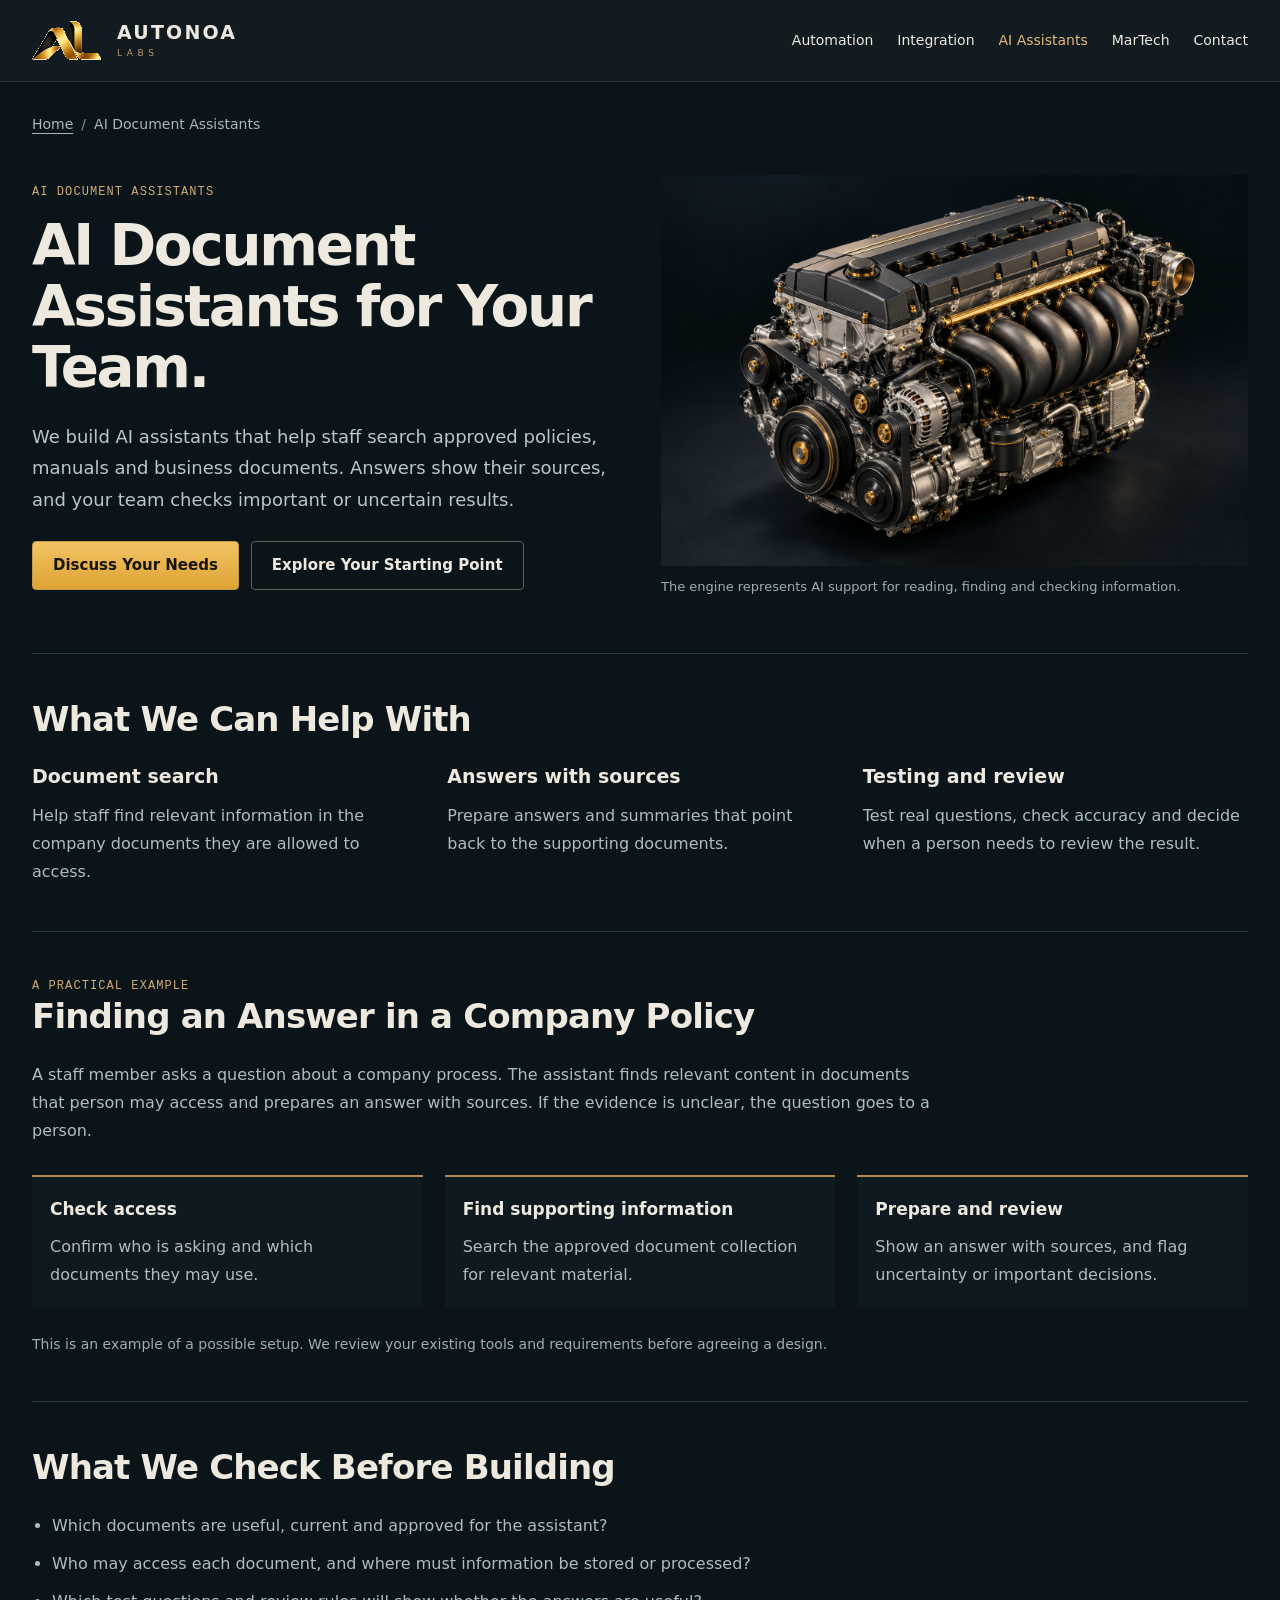
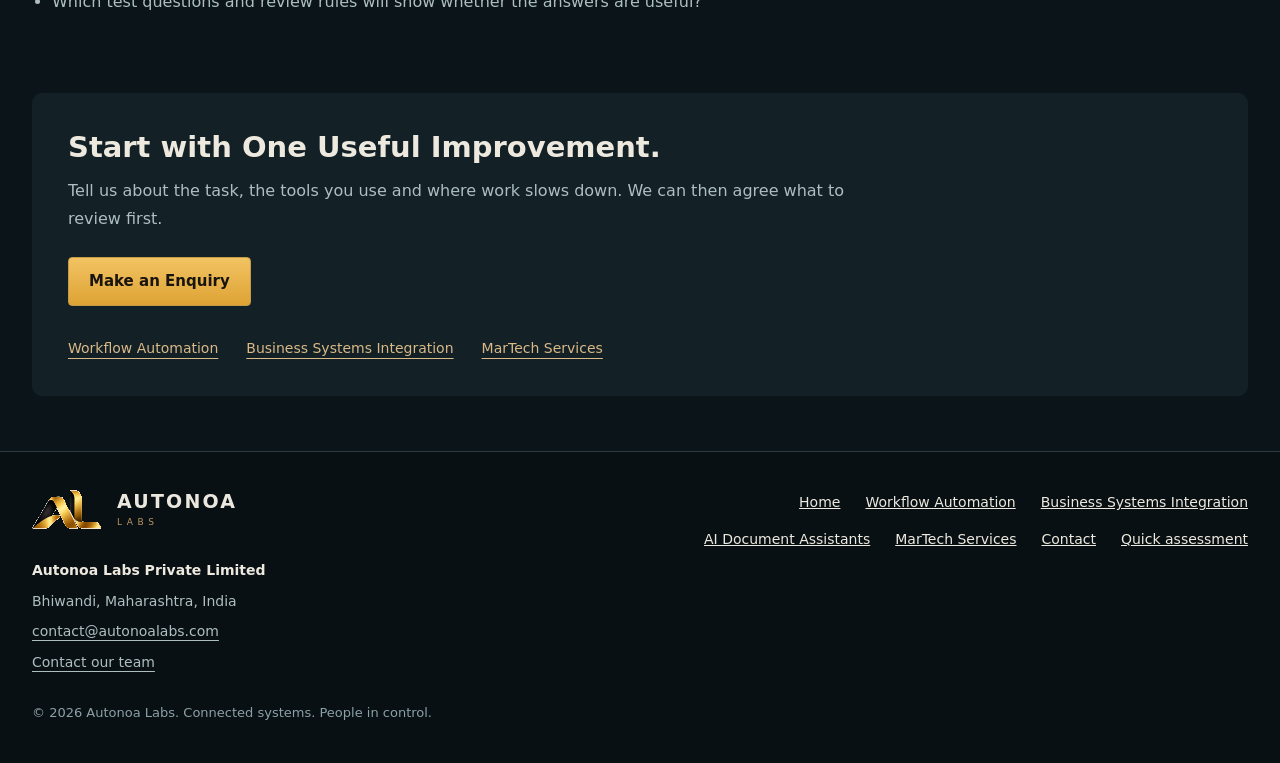
==== ai-document-assistants.html @ d1a11376 "Publish MarTech services and improve search and enquiry pages" ====
<!doctype html><html lang="en"><head><meta charset="utf-8"><meta name="viewport" content="width=device-width, initial-scale=1"><meta name="theme-color" content="#0b1418"><title>AI Document Assistants for Business | Autonoa Labs</title><meta name="description" content="Help staff find answers in approved company documents. Autonoa Labs builds AI document assistants with access checks, source references and human review.">
  <link rel="canonical" href="https://www.autonoalabs.com/ai-document-assistants.html">
  <meta property="og:type" content="website"><meta property="og:site_name" content="Autonoa Labs">
  <meta property="og:title" content="AI Document Assistants for Business | Autonoa Labs"><meta property="og:description" content="Help staff find answers in approved company documents. Autonoa Labs builds AI document assistants with access checks, source references and human review."><meta property="og:url" content="https://www.autonoalabs.com/ai-document-assistants.html">
  <meta property="og:image" content="https://www.autonoalabs.com/assets/brand/source-logo.png"><meta property="og:image:alt" content="Autonoa Labs gold ribbon logo">
  <meta name="twitter:card" content="summary"><meta name="twitter:title" content="AI Document Assistants for Business | Autonoa Labs"><meta name="twitter:description" content="Help staff find answers in approved company documents. Autonoa Labs builds AI document assistants with access checks, source references and human review.">
  <script type="application/ld+json">{"@context": "https://schema.org", "@graph": [{"@type": "Organization", "@id": "https://www.autonoalabs.com/#organization", "name": "Autonoa Labs", "legalName": "Autonoa Labs Private Limited", "url": "https://www.autonoalabs.com/", "logo": "https://www.autonoalabs.com/assets/brand/source-logo.png", "email": "contact@autonoalabs.com", "address": {"@type": "PostalAddress", "addressLocality": "Bhiwandi", "addressRegion": "Maharashtra", "addressCountry": "IN"}, "contactPoint": {"@type": "ContactPoint", "contactType": "sales", "email": "contact@autonoalabs.com", "url": "https://www.autonoalabs.com/contact.html"}}, {"@type": "WebSite", "@id": "https://www.autonoalabs.com/#website", "url": "https://www.autonoalabs.com/", "name": "Autonoa Labs", "publisher": {"@id": "https://www.autonoalabs.com/#organization"}}, {"@type": "WebPage", "@id": "https://www.autonoalabs.com/ai-document-assistants.html#page", "url": "https://www.autonoalabs.com/ai-document-assistants.html", "name": "AI Document Assistants for Business | Autonoa Labs", "description": "Help staff find answers in approved company documents. Autonoa Labs builds AI document assistants with access checks, source references and human review.", "isPartOf": {"@id": "https://www.autonoalabs.com/#website"}, "about": {"@id": "https://www.autonoalabs.com/#organization"}}, {"@type": "Service", "@id": "https://www.autonoalabs.com/ai-document-assistants.html#service", "name": "AI Document Assistants", "description": "Help staff find answers in approved company documents. Autonoa Labs builds AI document assistants with access checks, source references and human review.", "url": "https://www.autonoalabs.com/ai-document-assistants.html", "provider": {"@id": "https://www.autonoalabs.com/#organization"}}, {"@type": "BreadcrumbList", "itemListElement": [{"@type": "ListItem", "position": 1, "name": "Home", "item": "https://www.autonoalabs.com/"}, {"@type": "ListItem", "position": 2, "name": "AI Document Assistants", "item": "https://www.autonoalabs.com/ai-document-assistants.html"}]}]}</script>
  <link rel="stylesheet" href="assets/service-pages.css?v=20261123-contact1"></head><body><a class="skip-link" href="#main">Skip to content</a><header class="topbar"><div class="inner wrap"><a class="brand" href="index.html" aria-label="Autonoa Labs home"><img class="brand-mark" src="assets/brand/autonoa-ribbon.svg" width="1078" height="604" alt=""><span class="brand-copy"><span class="brand-name">AUTONOA</span><span class="brand-labs">LABS</span></span></a><nav class="nav" id="main-navigation" aria-label="Main navigation"><a href="workflow-automation.html">Automation</a><a href="business-systems-integration.html">Integration</a><a href="ai-document-assistants.html" aria-current="page">AI Assistants</a><a href="martech-services.html">MarTech</a><a href="contact.html">Contact</a></nav><button class="hamb" type="button" aria-label="Open navigation" aria-expanded="false" aria-controls="main-navigation">☰</button></div></header><main id="main" class="wrap"><p class="breadcrumb"><a href="index.html">Home</a><span>/</span>AI Document Assistants</p><section class="page-hero"><div><div class="eyebrow">AI Document Assistants</div><h1>AI Document Assistants for Your Team.</h1><p>We build AI assistants that help staff search approved policies, manuals and business documents. Answers show their sources, and your team checks important or uncertain results.</p><div class="hero-actions"><a class="btn primary" href="contact.html?service=ai">Discuss Your Needs</a><a class="btn" href="index.html#diagnostic">Explore Your Starting Point</a></div></div><figure class="hero-image"><img src="assets/car-components/engine-v2.png" width="1536" height="1024" alt="The engine represents AI support for reading, finding and checking information." fetchpriority="high"><figcaption>The engine represents AI support for reading, finding and checking information.</figcaption></figure></section><section class="service-section"><h2>What We Can Help With</h2><div class="service-scope"><article><h3>Document search</h3><p>Help staff find relevant information in the company documents they are allowed to access.</p></article><article><h3>Answers with sources</h3><p>Prepare answers and summaries that point back to the supporting documents.</p></article><article><h3>Testing and review</h3><p>Test real questions, check accuracy and decide when a person needs to review the result.</p></article></div></section><section class="service-section"><div class="eyebrow">A PRACTICAL EXAMPLE</div><h2>Finding an Answer in a Company Policy</h2><p class="example-intro">A staff member asks a question about a company process. The assistant finds relevant content in documents that person may access and prepares an answer with sources. If the evidence is unclear, the question goes to a person.</p><ol class="service-flow"><li><strong>Check access</strong><span>Confirm who is asking and which documents they may use.</span></li><li><strong>Find supporting information</strong><span>Search the approved document collection for relevant material.</span></li><li><strong>Prepare and review</strong><span>Show an answer with sources, and flag uncertainty or important decisions.</span></li></ol><p class="service-note">This is an example of a possible setup. We review your existing tools and requirements before agreeing a design.</p></section><section class="service-section"><h2>What We Check Before Building</h2><ul class="service-checks"><li>Which documents are useful, current and approved for the assistant?</li><li>Who may access each document, and where must information be stored or processed?</li><li>Which test questions and review rules will show whether the answers are useful?</li></ul></section><section class="page-close"><h2>Start with One Useful Improvement.</h2><p>Tell us about the task, the tools you use and where work slows down. We can then agree what to review first.</p><a class="btn primary" href="contact.html?service=ai">Make an Enquiry</a><nav class="related-services" aria-label="Other services"><a href="workflow-automation.html">Workflow Automation</a><a href="business-systems-integration.html">Business Systems Integration</a><a href="martech-services.html">MarTech Services</a></nav></section></main><footer class="site-footer"><div class="wrap"><div class="footer-layout"><div><a class="brand" href="index.html" aria-label="Autonoa Labs home"><img class="brand-mark" src="assets/brand/autonoa-ribbon.svg" width="1078" height="604" alt=""><span class="brand-copy"><span class="brand-name">AUTONOA</span><span class="brand-labs">LABS</span></span></a><address class="business-identity"><strong>Autonoa Labs Private Limited</strong><span>Bhiwandi, Maharashtra, India</span><a href="mailto:contact@autonoalabs.com">contact@autonoalabs.com</a><a href="contact.html">Contact our team</a></address></div><nav class="footer-links" aria-label="Footer navigation"><a href="index.html">Home</a><a href="workflow-automation.html">Workflow Automation</a><a href="business-systems-integration.html">Business Systems Integration</a><a href="ai-document-assistants.html">AI Document Assistants</a><a href="martech-services.html">MarTech Services</a><a href="contact.html">Contact</a><a href="index.html#diagnostic">Quick assessment</a></nav></div><p class="copyright">© 2026 Autonoa Labs. Connected systems. People in control.</p></div></footer><script src="assets/site-navigation.js?v=20261123-contact1" defer></script></body></html>
---- assets/service-pages.css ----
:root{color-scheme:dark;--bg:#0b1418;--panel:#111d22;--ink:#eee9df;--muted:#adbec1;--line:#34443f;--bronze:#d1ab75}*{box-sizing:border-box}html{scroll-behavior:smooth;scroll-padding-top:100px}body{margin:0;background:var(--bg);color:var(--ink);font:16px/1.75 Inter,system-ui,-apple-system,"Segoe UI",sans-serif}a{color:inherit}button,input,select,textarea{font:inherit}button,a,input,select,textarea{outline-offset:5px}a:focus-visible,button:focus-visible{outline:2px solid var(--bronze)}img{display:block;max-width:100%}[hidden]{display:none!important}.wrap{width:min(1240px,calc(100% - 64px));margin-inline:auto}.topbar{height:82px;position:sticky;top:0;z-index:20;background:#121b1f;border-bottom:1px solid #293237}.topbar .inner{height:100%;display:flex;align-items:center;gap:30px;justify-content:space-between}.brand{display:inline-flex;align-items:center;gap:15px;text-decoration:none;line-height:1;white-space:nowrap}.brand-mark{width:70px;height:auto;filter:none;mix-blend-mode:normal}.brand-copy{display:flex;flex-direction:column;gap:7px}.brand-name{font-size:19px;letter-spacing:.115em;font-weight:650;color:#ece7de}.brand-labs{font-size:9px;letter-spacing:.51em;color:#bb9564}.nav{display:flex;gap:24px;align-items:center;font-size:14px}.nav a{text-decoration:none}.nav a[aria-current=page],.nav a:hover{color:#e3bb7e}.hamb{display:none;background:none;border:0;color:var(--ink);font-size:26px;padding:9px;cursor:pointer}.btn{display:inline-flex;align-items:center;justify-content:center;padding:12px 20px;border:1px solid #576457;border-radius:4px;font-weight:600;font-size:15px;text-decoration:none;line-height:1.5;cursor:pointer;color:var(--ink);background:transparent}.btn.primary{background:linear-gradient(#f2c363,#dea334);color:#18140e;border-color:#c59a49}.btn:hover{border-color:#e0b574}.eyebrow{font:12px/1.6 Consolas,monospace;letter-spacing:.09em;text-transform:uppercase;color:var(--bronze)}.breadcrumb{margin:30px 0 0;color:#a7b9bc;font-size:14px}.breadcrumb a{text-underline-offset:4px}.breadcrumb span{padding-inline:8px;color:#7e9699}.page-hero{display:grid;grid-template-columns:minmax(0,1fr) minmax(0,1fr);gap:42px;align-items:center;padding-block:38px 54px}.page-hero h1,.contact-heading h1{font-size:clamp(36px,4.4vw,57px);line-height:1.08;letter-spacing:-.04em;margin:14px 0 22px}.page-hero p{color:#b8c7c9;max-width:630px;margin:0 0 26px;font-size:18px;line-height:1.75}.hero-image{margin:0;background:#0b1418}.hero-image img{width:100%;height:auto;object-fit:contain;aspect-ratio:3/2}.hero-image figcaption{font-size:13px;color:#9bb0b5;margin-top:10px}.hero-actions{display:flex;flex-wrap:wrap;gap:12px}.service-section{padding-block:45px;border-top:1px solid #293c3c}.service-section h2,.contact-form h2{font-size:clamp(25px,3vw,34px);line-height:1.2;letter-spacing:-.025em;margin:0 0 24px}.service-scope{display:grid;grid-template-columns:repeat(3,minmax(0,1fr));gap:30px}.service-scope article h3{font-size:19px;line-height:1.4;margin:0 0 12px}.service-scope p,.example-intro{color:var(--muted);margin:0}.example-intro{max-width:900px}.service-flow{list-style:none;padding:0;margin:30px 0 0;display:grid;grid-template-columns:repeat(3,minmax(0,1fr));gap:22px}.service-flow li{border-top:2px solid #b08a54;padding:18px;background:#0e1a1f;min-width:0}.service-flow strong{display:block;font-size:17px;margin-bottom:8px}.service-flow span{color:var(--muted);display:block}.service-note{font-size:14px;color:#9bb0b4;margin:25px 0 0}.service-checks{padding-left:20px;color:var(--muted);max-width:880px}.service-checks li{margin:10px 0}.page-close{padding:36px;margin:16px 0 55px;background:#132025;border-radius:10px}.page-close h2{margin:0 0 12px;font-size:29px;line-height:1.25}.page-close p{margin:0 0 24px;color:var(--muted);max-width:800px}.related-services{display:flex;flex-wrap:wrap;gap:16px 28px;margin-top:30px;font-size:14px}.related-services a{text-underline-offset:5px;color:#d9b987}.site-footer{padding-block:38px;background:#081014;border-top:1px solid #2d3c3c}.footer-layout{display:grid;grid-template-columns:1.1fr 1fr;gap:40px;align-items:start}.business-identity{font-style:normal;margin-top:20px;color:var(--muted);font-size:14px;display:grid;gap:6px}.business-identity strong{font-weight:600;color:var(--ink)}.business-identity a{overflow-wrap:anywhere;text-underline-offset:4px}.footer-links{display:flex;flex-wrap:wrap;gap:12px 25px;justify-content:flex-end;font-size:14px}.copyright{font-size:13px;color:#8ba1a6;margin:28px 0 0}.journey-summary{padding:28px;background:#101e23;border:1px solid #35443d;border-radius:12px}.journey-summary h2{font-size:24px;line-height:1.3;margin:10px 0 24px}.journey-summary ol{list-style:none;padding:0;margin:0;display:grid;gap:23px}.journey-summary li{padding-left:20px;border-left:1px solid #b18a56}.journey-summary strong{display:block}.journey-summary span{color:var(--muted);display:block;margin-top:5px}.contact-heading{padding:40px 0 12px}.contact-heading p{color:var(--muted);font-size:18px;max-width:770px}.contact-layout{display:grid;grid-template-columns:minmax(250px,.7fr) minmax(0,1.3fr);gap:45px;align-items:start;padding:20px 0 60px}.contact-details{padding:26px 0}.contact-details h2{font-size:24px;line-height:1.35;margin:0 0 15px}.contact-details p{color:var(--muted);margin:0 0 20px}.contact-details .email-link{font-size:19px;text-underline-offset:5px;color:#e7bd7a;overflow-wrap:anywhere}.contact-details address{font-style:normal;margin:25px 0 0;color:var(--muted)}.contact-details address strong{color:var(--ink)}.contact-form{padding:30px;background:#111e24;border:1px solid #36463f;border-radius:10px}.contact-form>p{color:var(--muted);margin:0 0 22px}.form-row{display:grid;grid-template-columns:1fr 1fr;gap:18px}.contact-field{display:block;margin-bottom:19px}.contact-field>span{display:block;font-size:14px;font-weight:600;margin-bottom:8px}.contact-field small{font-size:13px;font-weight:400;color:#9bb0b5}.contact-field input,.contact-field select,.contact-field textarea{display:block;width:100%;background:#0b151a;color:#edf0e9;border:1px solid #536158;border-radius:4px;padding:11px 12px;min-width:0;line-height:1.5}.contact-field select{appearance:none;padding-right:40px;background-image:url("data:image/svg+xml,%3Csvg xmlns='http://www.w3.org/2000/svg' width='16' height='16' viewBox='0 0 16 16'%3E%3Cpath d='m4 6 4 4 4-4' fill='none' stroke='%23c2b18e' stroke-width='1.5'/%3E%3C/svg%3E");background-repeat:no-repeat;background-position:right 14px center}.contact-field textarea{resize:vertical;min-height:150px}.form-help{font-size:14px;color:#a8bbbe;line-height:1.65}.email-draft{margin-top:25px;padding-top:25px;border-top:1px solid #3c4c44}.email-draft h3{margin:0 0 12px;font-size:21px}.draft-actions{display:flex;flex-wrap:wrap;gap:12px;margin-bottom:20px}.draft-status{font-size:14px;color:#e6c48f}.draft-preview{width:100%;min-height:230px;padding:14px;background:#0b151a;color:#dce6df;border:1px solid #536158;border-radius:5px;font:14px/1.65 system-ui;resize:vertical}.noscript-contact{padding:22px;border:1px solid #786440;border-radius:6px}.contact-optional{margin-top:25px;font-size:14px;color:var(--muted)}.contact-optional a{text-underline-offset:4px}.skip-link{position:absolute;left:20px;top:-100px;z-index:50;background:#efd09b;color:#151b19;padding:10px}.skip-link:focus{top:12px}@media(max-width:1040px){.nav{display:none}.hamb{display:block}.page-hero{gap:28px}.service-scope{gap:22px}.contact-layout{grid-template-columns:1fr 1.3fr;gap:25px}}@media(max-width:760px){.wrap{width:calc(100% - 40px)}.page-hero{grid-template-columns:1fr;padding-top:28px}.hero-image{max-width:650px}.service-scope,.service-flow{grid-template-columns:1fr;gap:25px}.service-section{padding-block:34px}.contact-layout{grid-template-columns:1fr;gap:10px}.contact-heading{padding-top:25px}.contact-form{padding:24px 20px}.footer-layout{grid-template-columns:1fr;gap:26px}.footer-links{justify-content:flex-start}.page-close{padding:26px 20px}.form-row{grid-template-columns:1fr;gap:0}}@media(max-width:420px){.topbar{height:72px}.brand{gap:11px}.brand-mark{width:55px}.brand-name{font-size:16px}.brand-labs{font-size:8px}.brand-copy{gap:6px}.page-hero h1,.contact-heading h1{font-size:36px}.contact-form .btn{width:100%}.page-hero p,.contact-heading p{font-size:17px}}@media(prefers-reduced-motion:reduce){html{scroll-behavior:auto}}
@media(max-width:1200px){.nav{display:none}.hamb{display:block}}
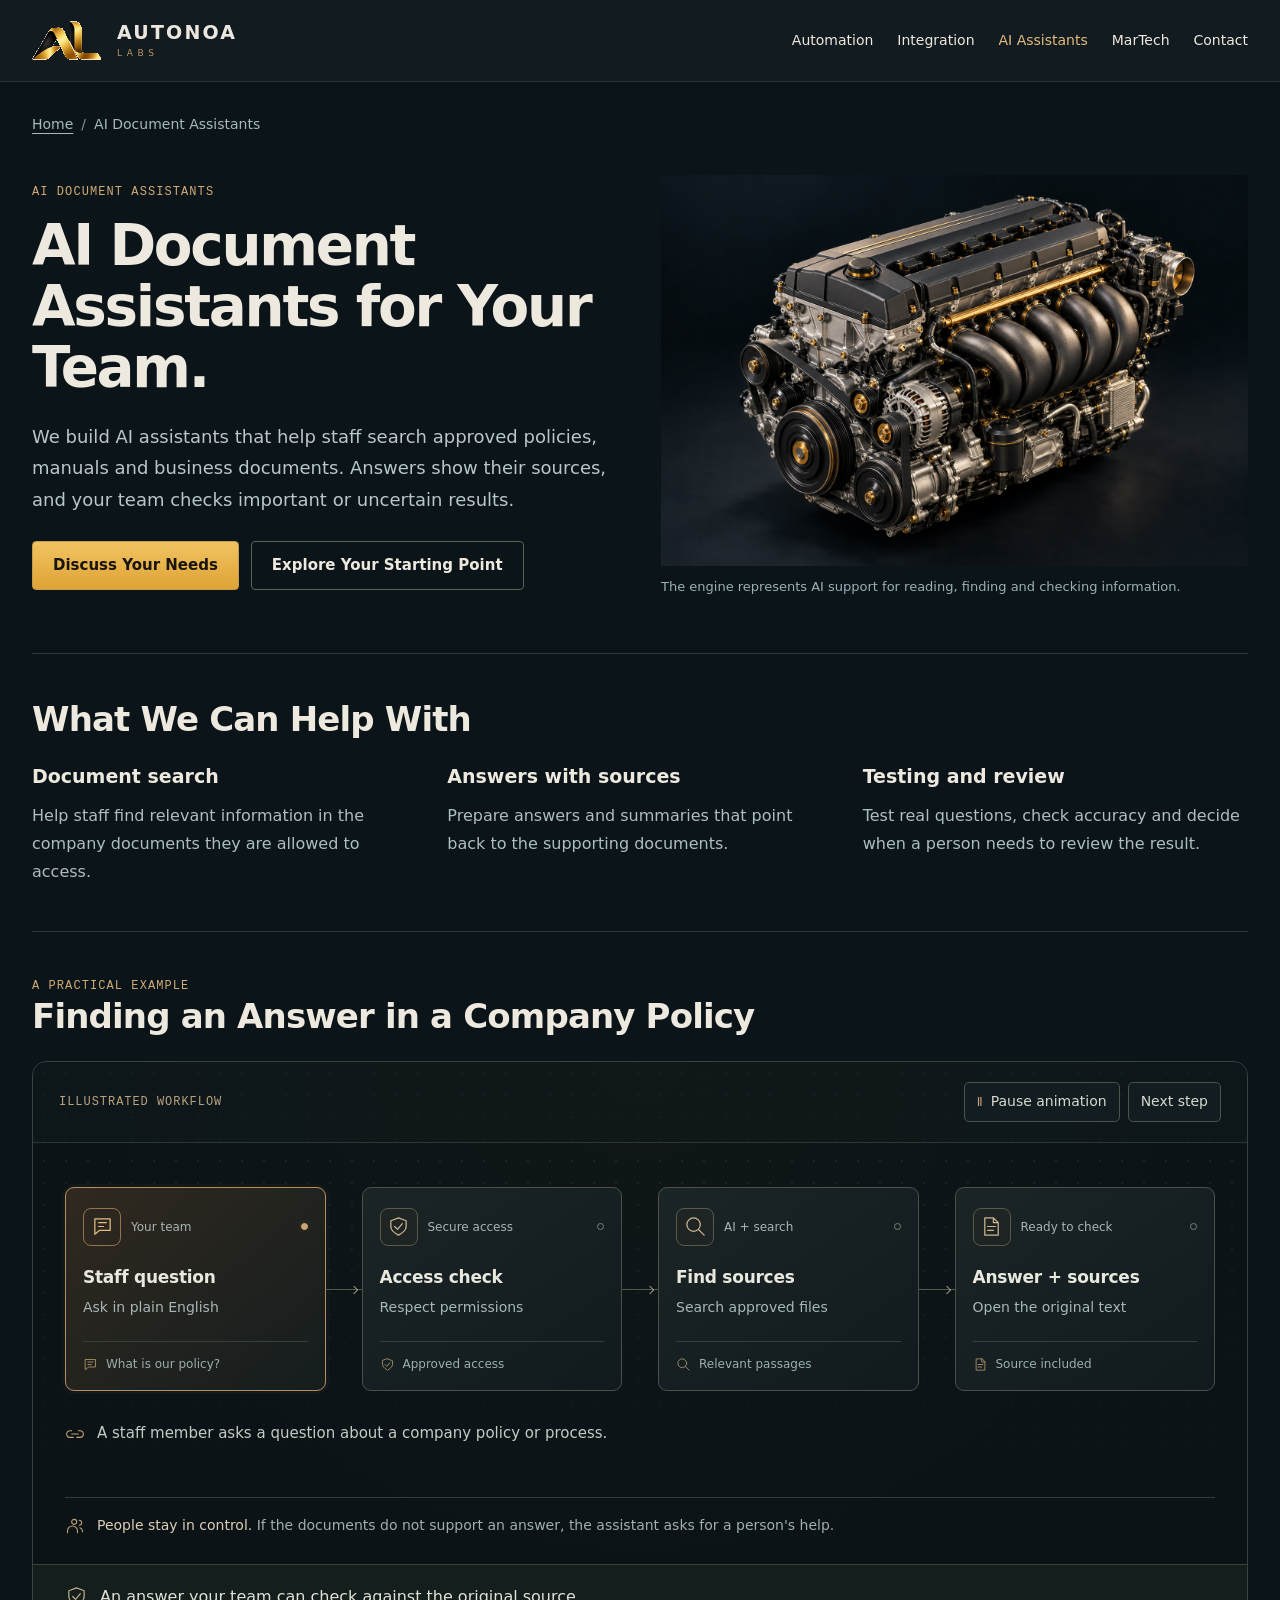
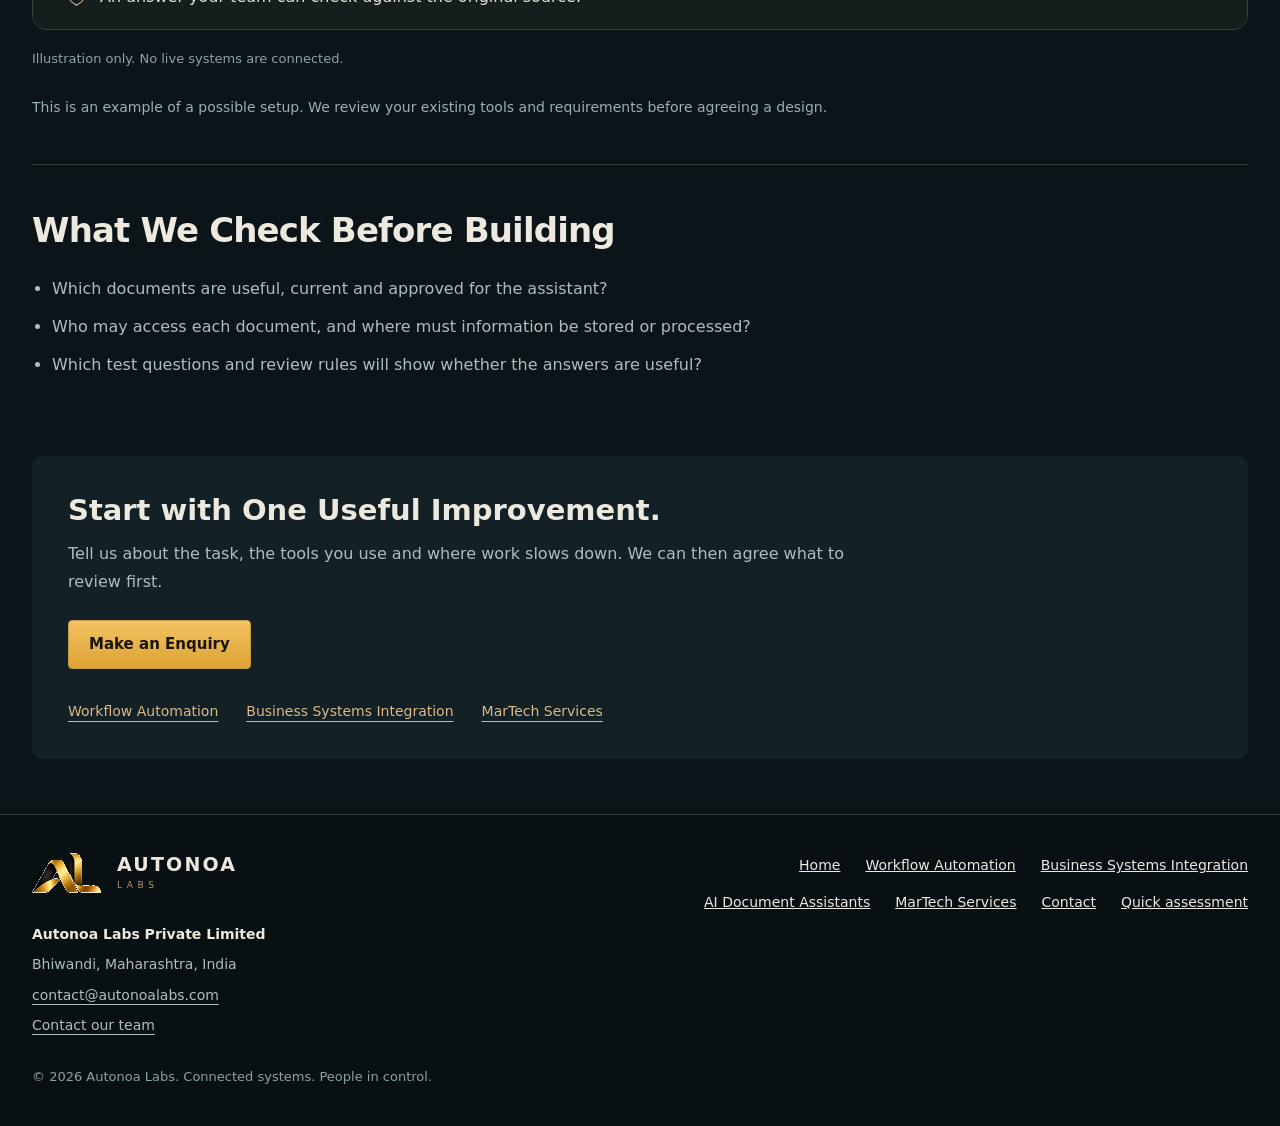
==== commit 76d7c82b: "Explain business services with interactive workflow animations" ====
--- a/ai-document-assistants.html
+++ b/ai-document-assistants.html
@@ -5,4 +5,13 @@
   <meta property="og:image" content="https://www.autonoalabs.com/assets/brand/source-logo.png"><meta property="og:image:alt" content="Autonoa Labs gold ribbon logo">
   <meta name="twitter:card" content="summary"><meta name="twitter:title" content="AI Document Assistants for Business | Autonoa Labs"><meta name="twitter:description" content="Help staff find answers in approved company documents. Autonoa Labs builds AI document assistants with access checks, source references and human review.">
   <script type="application/ld+json">{"@context": "https://schema.org", "@graph": [{"@type": "Organization", "@id": "https://www.autonoalabs.com/#organization", "name": "Autonoa Labs", "legalName": "Autonoa Labs Private Limited", "url": "https://www.autonoalabs.com/", "logo": "https://www.autonoalabs.com/assets/brand/source-logo.png", "email": "contact@autonoalabs.com", "address": {"@type": "PostalAddress", "addressLocality": "Bhiwandi", "addressRegion": "Maharashtra", "addressCountry": "IN"}, "contactPoint": {"@type": "ContactPoint", "contactType": "sales", "email": "contact@autonoalabs.com", "url": "https://www.autonoalabs.com/contact.html"}}, {"@type": "WebSite", "@id": "https://www.autonoalabs.com/#website", "url": "https://www.autonoalabs.com/", "name": "Autonoa Labs", "publisher": {"@id": "https://www.autonoalabs.com/#organization"}}, {"@type": "WebPage", "@id": "https://www.autonoalabs.com/ai-document-assistants.html#page", "url": "https://www.autonoalabs.com/ai-document-assistants.html", "name": "AI Document Assistants for Business | Autonoa Labs", "description": "Help staff find answers in approved company documents. Autonoa Labs builds AI document assistants with access checks, source references and human review.", "isPartOf": {"@id": "https://www.autonoalabs.com/#website"}, "about": {"@id": "https://www.autonoalabs.com/#organization"}}, {"@type": "Service", "@id": "https://www.autonoalabs.com/ai-document-assistants.html#service", "name": "AI Document Assistants", "description": "Help staff find answers in approved company documents. Autonoa Labs builds AI document assistants with access checks, source references and human review.", "url": "https://www.autonoalabs.com/ai-document-assistants.html", "provider": {"@id": "https://www.autonoalabs.com/#organization"}}, {"@type": "BreadcrumbList", "itemListElement": [{"@type": "ListItem", "position": 1, "name": "Home", "item": "https://www.autonoalabs.com/"}, {"@type": "ListItem", "position": 2, "name": "AI Document Assistants", "item": "https://www.autonoalabs.com/ai-document-assistants.html"}]}]}</script>
-  <link rel="stylesheet" href="assets/service-pages.css?v=20261123-contact1"></head><body><a class="skip-link" href="#main">Skip to content</a><header class="topbar"><div class="inner wrap"><a class="brand" href="index.html" aria-label="Autonoa Labs home"><img class="brand-mark" src="assets/brand/autonoa-ribbon.svg" width="1078" height="604" alt=""><span class="brand-copy"><span class="brand-name">AUTONOA</span><span class="brand-labs">LABS</span></span></a><nav class="nav" id="main-navigation" aria-label="Main navigation"><a href="workflow-automation.html">Automation</a><a href="business-systems-integration.html">Integration</a><a href="ai-document-assistants.html" aria-current="page">AI Assistants</a><a href="martech-services.html">MarTech</a><a href="contact.html">Contact</a></nav><button class="hamb" type="button" aria-label="Open navigation" aria-expanded="false" aria-controls="main-navigation">☰</button></div></header><main id="main" class="wrap"><p class="breadcrumb"><a href="index.html">Home</a><span>/</span>AI Document Assistants</p><section class="page-hero"><div><div class="eyebrow">AI Document Assistants</div><h1>AI Document Assistants for Your Team.</h1><p>We build AI assistants that help staff search approved policies, manuals and business documents. Answers show their sources, and your team checks important or uncertain results.</p><div class="hero-actions"><a class="btn primary" href="contact.html?service=ai">Discuss Your Needs</a><a class="btn" href="index.html#diagnostic">Explore Your Starting Point</a></div></div><figure class="hero-image"><img src="assets/car-components/engine-v2.png" width="1536" height="1024" alt="The engine represents AI support for reading, finding and checking information." fetchpriority="high"><figcaption>The engine represents AI support for reading, finding and checking information.</figcaption></figure></section><section class="service-section"><h2>What We Can Help With</h2><div class="service-scope"><article><h3>Document search</h3><p>Help staff find relevant information in the company documents they are allowed to access.</p></article><article><h3>Answers with sources</h3><p>Prepare answers and summaries that point back to the supporting documents.</p></article><article><h3>Testing and review</h3><p>Test real questions, check accuracy and decide when a person needs to review the result.</p></article></div></section><section class="service-section"><div class="eyebrow">A PRACTICAL EXAMPLE</div><h2>Finding an Answer in a Company Policy</h2><p class="example-intro">A staff member asks a question about a company process. The assistant finds relevant content in documents that person may access and prepares an answer with sources. If the evidence is unclear, the question goes to a person.</p><ol class="service-flow"><li><strong>Check access</strong><span>Confirm who is asking and which documents they may use.</span></li><li><strong>Find supporting information</strong><span>Search the approved document collection for relevant material.</span></li><li><strong>Prepare and review</strong><span>Show an answer with sources, and flag uncertainty or important decisions.</span></li></ol><p class="service-note">This is an example of a possible setup. We review your existing tools and requirements before agreeing a design.</p></section><section class="service-section"><h2>What We Check Before Building</h2><ul class="service-checks"><li>Which documents are useful, current and approved for the assistant?</li><li>Who may access each document, and where must information be stored or processed?</li><li>Which test questions and review rules will show whether the answers are useful?</li></ul></section><section class="page-close"><h2>Start with One Useful Improvement.</h2><p>Tell us about the task, the tools you use and where work slows down. We can then agree what to review first.</p><a class="btn primary" href="contact.html?service=ai">Make an Enquiry</a><nav class="related-services" aria-label="Other services"><a href="workflow-automation.html">Workflow Automation</a><a href="business-systems-integration.html">Business Systems Integration</a><a href="martech-services.html">MarTech Services</a></nav></section></main><footer class="site-footer"><div class="wrap"><div class="footer-layout"><div><a class="brand" href="index.html" aria-label="Autonoa Labs home"><img class="brand-mark" src="assets/brand/autonoa-ribbon.svg" width="1078" height="604" alt=""><span class="brand-copy"><span class="brand-name">AUTONOA</span><span class="brand-labs">LABS</span></span></a><address class="business-identity"><strong>Autonoa Labs Private Limited</strong><span>Bhiwandi, Maharashtra, India</span><a href="mailto:contact@autonoalabs.com">contact@autonoalabs.com</a><a href="contact.html">Contact our team</a></address></div><nav class="footer-links" aria-label="Footer navigation"><a href="index.html">Home</a><a href="workflow-automation.html">Workflow Automation</a><a href="business-systems-integration.html">Business Systems Integration</a><a href="ai-document-assistants.html">AI Document Assistants</a><a href="martech-services.html">MarTech Services</a><a href="contact.html">Contact</a><a href="index.html#diagnostic">Quick assessment</a></nav></div><p class="copyright">© 2026 Autonoa Labs. Connected systems. People in control.</p></div></footer><script src="assets/site-navigation.js?v=20261123-contact1" defer></script></body></html>+  <link rel="stylesheet" href="assets/service-pages.css?v=20261123-contact1"><link rel="stylesheet" href="assets/workflow-demos.css?v=20261123-workflows1">
+</head><body><a class="skip-link" href="#main">Skip to content</a><header class="topbar"><div class="inner wrap"><a class="brand" href="index.html" aria-label="Autonoa Labs home"><img class="brand-mark" src="assets/brand/autonoa-ribbon.svg" width="1078" height="604" alt=""><span class="brand-copy"><span class="brand-name">AUTONOA</span><span class="brand-labs">LABS</span></span></a><nav class="nav" id="main-navigation" aria-label="Main navigation"><a href="workflow-automation.html">Automation</a><a href="business-systems-integration.html">Integration</a><a href="ai-document-assistants.html" aria-current="page">AI Assistants</a><a href="martech-services.html">MarTech</a><a href="contact.html">Contact</a></nav><button class="hamb" type="button" aria-label="Open navigation" aria-expanded="false" aria-controls="main-navigation">☰</button></div></header><main id="main" class="wrap"><p class="breadcrumb"><a href="index.html">Home</a><span>/</span>AI Document Assistants</p><section class="page-hero"><div><div class="eyebrow">AI Document Assistants</div><h1>AI Document Assistants for Your Team.</h1><p>We build AI assistants that help staff search approved policies, manuals and business documents. Answers show their sources, and your team checks important or uncertain results.</p><div class="hero-actions"><a class="btn primary" href="contact.html?service=ai">Discuss Your Needs</a><a class="btn" href="index.html#diagnostic">Explore Your Starting Point</a></div></div><figure class="hero-image"><img src="assets/car-components/engine-v2.png" width="1536" height="1024" alt="The engine represents AI support for reading, finding and checking information." fetchpriority="high"><figcaption>The engine represents AI support for reading, finding and checking information.</figcaption></figure></section><section class="service-section"><h2>What We Can Help With</h2><div class="service-scope"><article><h3>Document search</h3><p>Help staff find relevant information in the company documents they are allowed to access.</p></article><article><h3>Answers with sources</h3><p>Prepare answers and summaries that point back to the supporting documents.</p></article><article><h3>Testing and review</h3><p>Test real questions, check accuracy and decide when a person needs to review the result.</p></article></div></section><section class="service-section"><div class="eyebrow">A PRACTICAL EXAMPLE</div><h2>Finding an Answer in a Company Policy</h2><!-- service-workflow:start --><div class="workflow-demo" data-workflow id="service-documents">
+    <div class="wf-toolbar"><span class="wf-example-label">ILLUSTRATED WORKFLOW</span><div class="wf-controls" hidden><button type="button" data-flow-play aria-pressed="false">Pause animation</button><button type="button" data-flow-next>Next step</button></div></div>
+    <ol class="wf-nodes" aria-label="A question becomes an answer with sources." style="--wf-count:4"><li class="wf-step" data-flow-step data-caption="A staff member asks a question about a company policy or process."><div class="wf-node"><span class="wf-node-top"><span class="wf-icon"><svg viewBox="0 0 24 24" fill="none" stroke="currentColor" stroke-width="1.3" stroke-linecap="round" stroke-linejoin="round" aria-hidden="true"><path d="M4 4h16v12H9l-5 4z M8 8h8 M8 12h5"/></svg></span><span class="wf-kind">Your team</span><span class="wf-state" aria-hidden="true"></span></span><strong>Staff question</strong><span class="wf-detail">Ask in plain English</span><span class="wf-sample"><svg viewBox="0 0 24 24" fill="none" stroke="currentColor" stroke-width="1.3" stroke-linecap="round" stroke-linejoin="round" aria-hidden="true"><path d="M4 4h16v12H9l-5 4z M8 8h8 M8 12h5"/></svg><span>What is our policy?</span></span></div><span class="wf-connector" aria-hidden="true"><i></i></span></li><li class="wf-step" data-flow-step data-caption="Check who is asking. Search only documents that person is allowed to access."><div class="wf-node"><span class="wf-node-top"><span class="wf-icon"><svg viewBox="0 0 24 24" fill="none" stroke="currentColor" stroke-width="1.3" stroke-linecap="round" stroke-linejoin="round" aria-hidden="true"><path d="m12 3 8 3v6c0 5-8 9-8 9s-8-4-8-9V6z m-4 9 3 3 5-6"/></svg></span><span class="wf-kind">Secure access</span><span class="wf-state" aria-hidden="true"></span></span><strong>Access check</strong><span class="wf-detail">Respect permissions</span><span class="wf-sample"><svg viewBox="0 0 24 24" fill="none" stroke="currentColor" stroke-width="1.3" stroke-linecap="round" stroke-linejoin="round" aria-hidden="true"><path d="m12 3 8 3v6c0 5-8 9-8 9s-8-4-8-9V6z m-4 9 3 3 5-6"/></svg><span>Approved access</span></span></div><span class="wf-connector" aria-hidden="true"><i></i></span></li><li class="wf-step" data-flow-step data-caption="Find useful passages in the approved, current company documents."><div class="wf-node"><span class="wf-node-top"><span class="wf-icon"><svg viewBox="0 0 24 24" fill="none" stroke="currentColor" stroke-width="1.3" stroke-linecap="round" stroke-linejoin="round" aria-hidden="true"><path d="M17 10a7 7 0 1 1-14 0 7 7 0 0 1 14 0Zm-2 5 6 6"/></svg></span><span class="wf-kind">AI + search</span><span class="wf-state" aria-hidden="true"></span></span><strong>Find sources</strong><span class="wf-detail">Search approved files</span><span class="wf-sample"><svg viewBox="0 0 24 24" fill="none" stroke="currentColor" stroke-width="1.3" stroke-linecap="round" stroke-linejoin="round" aria-hidden="true"><path d="M17 10a7 7 0 1 1-14 0 7 7 0 0 1 14 0Zm-2 5 6 6"/></svg><span>Relevant passages</span></span></div><span class="wf-connector" aria-hidden="true"><i></i></span></li><li class="wf-step" data-flow-step data-caption="Show the answer with its supporting sources. Your team checks important or uncertain results."><div class="wf-node"><span class="wf-node-top"><span class="wf-icon"><svg viewBox="0 0 24 24" fill="none" stroke="currentColor" stroke-width="1.3" stroke-linecap="round" stroke-linejoin="round" aria-hidden="true"><path d="M14 3H5v18h14V8z M14 3v5h5 M8 12h8 M8 16h6"/></svg></span><span class="wf-kind">Ready to check</span><span class="wf-state" aria-hidden="true"></span></span><strong>Answer + sources</strong><span class="wf-detail">Open the original text</span><span class="wf-sample"><svg viewBox="0 0 24 24" fill="none" stroke="currentColor" stroke-width="1.3" stroke-linecap="round" stroke-linejoin="round" aria-hidden="true"><path d="M14 3H5v18h14V8z M14 3v5h5 M8 12h8 M8 16h6"/></svg><span>Source included</span></span></div><span class="wf-connector" aria-hidden="true"><i></i></span></li></ol>
+    <div class="wf-caption"><span class="wf-caption-icon"><svg viewBox="0 0 24 24" fill="none" stroke="currentColor" stroke-width="1.3" stroke-linecap="round" stroke-linejoin="round" aria-hidden="true"><path d="M8 8H6a4 4 0 0 0 0 8h4 M16 8h2a4 4 0 0 1 0 8h-4 M8 12h8"/></svg></span><p data-flow-caption>A staff member asks a question about a company policy or process.</p></div>
+    <div class="wf-review"><svg viewBox="0 0 24 24" fill="none" stroke="currentColor" stroke-width="1.3" stroke-linecap="round" stroke-linejoin="round" aria-hidden="true"><path d="M14 7a3 3 0 1 1-6 0 3 3 0 0 1 6 0ZM3 20v-2a6 6 0 0 1 12 0v2 M17 5a3 3 0 0 1 0 6 M18 14a5 5 0 0 1 3 5"/></svg><p><strong>People stay in control.</strong> If the documents do not support an answer, the assistant asks for a person&#39;s help.</p></div>
+    <div class="wf-result"><svg viewBox="0 0 24 24" fill="none" stroke="currentColor" stroke-width="1.3" stroke-linecap="round" stroke-linejoin="round" aria-hidden="true"><path d="m12 3 8 3v6c0 5-8 9-8 9s-8-4-8-9V6z m-4 9 3 3 5-6"/></svg><p>An answer your team can check against the original source.</p></div>
+    <span class="wf-sr" data-flow-announcement role="status" aria-live="polite"></span>
+  </div><p class="wf-disclaimer">Illustration only. No live systems are connected.</p><!-- service-workflow:end --><p class="service-note">This is an example of a possible setup. We review your existing tools and requirements before agreeing a design.</p></section><section class="service-section"><h2>What We Check Before Building</h2><ul class="service-checks"><li>Which documents are useful, current and approved for the assistant?</li><li>Who may access each document, and where must information be stored or processed?</li><li>Which test questions and review rules will show whether the answers are useful?</li></ul></section><section class="page-close"><h2>Start with One Useful Improvement.</h2><p>Tell us about the task, the tools you use and where work slows down. We can then agree what to review first.</p><a class="btn primary" href="contact.html?service=ai">Make an Enquiry</a><nav class="related-services" aria-label="Other services"><a href="workflow-automation.html">Workflow Automation</a><a href="business-systems-integration.html">Business Systems Integration</a><a href="martech-services.html">MarTech Services</a></nav></section></main><footer class="site-footer"><div class="wrap"><div class="footer-layout"><div><a class="brand" href="index.html" aria-label="Autonoa Labs home"><img class="brand-mark" src="assets/brand/autonoa-ribbon.svg" width="1078" height="604" alt=""><span class="brand-copy"><span class="brand-name">AUTONOA</span><span class="brand-labs">LABS</span></span></a><address class="business-identity"><strong>Autonoa Labs Private Limited</strong><span>Bhiwandi, Maharashtra, India</span><a href="mailto:contact@autonoalabs.com">contact@autonoalabs.com</a><a href="contact.html">Contact our team</a></address></div><nav class="footer-links" aria-label="Footer navigation"><a href="index.html">Home</a><a href="workflow-automation.html">Workflow Automation</a><a href="business-systems-integration.html">Business Systems Integration</a><a href="ai-document-assistants.html">AI Document Assistants</a><a href="martech-services.html">MarTech Services</a><a href="contact.html">Contact</a><a href="index.html#diagnostic">Quick assessment</a></nav></div><p class="copyright">© 2026 Autonoa Labs. Connected systems. People in control.</p></div></footer><script src="assets/site-navigation.js?v=20261123-contact1" defer></script><script src="assets/workflow-demos.js?v=20261123-workflows1" defer></script>
+</body></html>
--- a/assets/workflow-demos.css
+++ b/assets/workflow-demos.css
@@ -0,0 +1,130 @@
+/* Black, brushed bronze and quiet movement. Shared by the homepage and service pages. */
+.workflow-showcase{padding-block:64px;background:linear-gradient(140deg,#111a1d,#0b1317 65%)}
+.workflow-showcase .eyebrow{font-size:12px;color:#cba878}
+.workflow-showcase h2{font-size:clamp(30px,3.3vw,46px);line-height:1.12;margin:12px 0 15px;max-width:850px}
+.workflow-showcase>.lead{font-size:16px;line-height:1.7;max-width:700px}
+.workflow-tabs{display:flex;flex-wrap:wrap;gap:10px;margin:30px 0 24px}
+.workflow-tabs button{padding:12px 18px;border:1px solid #42504d;border-radius:6px;background:transparent;color:#bdc7c7;font-family:inherit;font-size:15px;font-weight:500;line-height:1.4;cursor:pointer;min-height:46px}
+.workflow-tabs button[aria-selected=true]{color:#f0e4cf;background:#332b20;border-color:#aa8758}
+.workflow-tabs button:hover{border-color:#c7a273;color:#f0e4cf}
+.workflow-panel[hidden],.workflow-tabs[hidden],.workflow-demo [hidden]{display:none!important}
+.workflow-panel{min-width:0}
+.wf-panel-heading{display:flex;align-items:start;justify-content:space-between;gap:24px;margin-bottom:23px}
+.wf-panel-heading h3{font-size:25px;line-height:1.3;letter-spacing:-.025em;margin:0 0 8px;color:#eee7db}
+.wf-panel-heading p{font-size:16px;line-height:1.65;color:#aabbbd;margin:0;max-width:700px}
+.wf-panel-heading>a{color:#dfbc88;font-size:14px;text-decoration:underline;text-underline-offset:5px;white-space:nowrap;margin-top:7px}
+.workflow-demo{--wf-bronze:#c39a64;--wf-muted:#a7b7b7;--wf-gap:36px;position:relative;border:1px solid #35433e;border-radius:14px;background:radial-gradient(ellipse at 50% 0,#aa7b2b09,transparent 65%),#0b1317;overflow:hidden;color:#eae7df;isolation:isolate}
+.workflow-demo::before{content:'';position:absolute;inset:0;z-index:-1;opacity:.35;background-image:radial-gradient(#3b4c4b 1px,transparent 1px);background-size:22px 22px;mask-image:linear-gradient(#000,transparent 90%);pointer-events:none}
+.wf-toolbar{display:flex;justify-content:space-between;gap:14px;align-items:center;padding:20px 26px;border-bottom:1px solid #2b3733;background:#10191b85}
+.wf-example-label{color:#b9a280;font:12px/1.5 Consolas,monospace;letter-spacing:.08em}
+.wf-controls{display:flex;gap:8px;align-items:center;flex-wrap:wrap}
+.wf-controls button{font-family:inherit;font-size:14px;line-height:1.4;font-weight:500;color:#d8d9cf;cursor:pointer;background:#111d20;border:1px solid #49534b;border-radius:5px;padding:9px 12px;min-height:40px}
+.wf-controls button:hover{border-color:#c49c68;color:#eee3cc}
+.wf-controls button:disabled{cursor:default;opacity:.65}
+.wf-controls button:first-child::before{content:'Ⅱ';font-size:12px;color:#c6a374;margin-right:8px}
+.wf-controls button[aria-pressed=false]:first-child::before{content:'▷'}
+.wf-nodes{list-style:none;padding:44px 32px 30px;margin:0;display:grid;grid-template-columns:repeat(var(--wf-count),minmax(0,1fr));gap:var(--wf-gap)}
+.wf-step{position:relative;min-width:0}
+.wf-node{height:100%;position:relative;padding:20px 17px 17px;border:1px solid #4b514a;border-radius:9px;background:linear-gradient(145deg,#1b2526,#111b1e);transition:border-color .5s,background .5s,box-shadow .5s}
+.wf-node-top{display:flex;gap:10px;align-items:center;margin-bottom:20px}
+.wf-icon{width:38px;height:38px;display:grid;place-items:center;border:1px solid #5b594b;border-radius:8px;color:#ccb68f;background:#2d2a223b;flex-shrink:0}
+.wf-icon svg{width:23px;height:23px}
+.wf-kind{font-size:12px;line-height:1.5;color:#a6b5b4}
+.wf-state{width:7px;height:7px;flex:0 0 7px;border:1px solid #768176;border-radius:50%;margin-left:auto}
+.wf-node>strong{display:block;font-size:17px;line-height:1.4;font-weight:600;letter-spacing:-.015em;color:#e8e8de}
+.wf-detail{display:block;font-size:14px;line-height:1.6;color:var(--wf-muted);margin-top:6px}
+.wf-sample{display:flex;align-items:center;gap:8px;color:#9bafae;border-top:1px solid #34403b;margin-top:23px;padding-top:13px;font-size:12px;line-height:1.5}
+.wf-sample svg{width:15px;height:15px;flex-shrink:0;color:#b79b71}
+.wf-connector{display:block;position:absolute;left:100%;top:50%;width:var(--wf-gap);height:1px;background:#52584c;pointer-events:none}
+.wf-connector::after{content:'';width:5px;height:5px;border-top:1px solid #9d967c;border-right:1px solid #9d967c;transform:rotate(45deg);position:absolute;right:5px;top:-2px}
+.wf-connector i{position:absolute;left:0;top:-2px;width:6px;height:5px;border-radius:5px;background:#d2ac75;opacity:0;box-shadow:0 0 7px #b48b4d55}
+.wf-step:last-child>.wf-connector{display:none}
+.wf-step.is-current .wf-node{border-color:#b68f5f;background:linear-gradient(140deg,#30291f,#151d1e);box-shadow:0 0 0 3px #b48b4d0a}
+.wf-step.is-current .wf-state{border-color:#cba773;background:#cba773;box-shadow:0 0 7px #ad83453b}
+.wf-step.is-current .wf-icon{color:#e2bd83;border-color:#94744e}
+.wf-step.is-complete .wf-state{background:#7f9b8b;border-color:#7f9b8b}
+.wf-step.is-complete .wf-connector{background:#94784f}
+.wf-step.is-current .wf-connector i{animation:wf-travel 2.6s linear infinite}
+.is-paused .wf-connector i{animation:none!important;opacity:0!important}
+@keyframes wf-travel{0%{left:0;opacity:0}15%{opacity:1}85%{opacity:1}100%{left:calc(100% - 5px);opacity:0}}
+.wf-caption{display:flex;gap:12px;align-items:flex-start;padding:0 32px 24px;min-height:76px}
+.wf-caption p{font-size:15px;line-height:1.7;margin:0;max-width:850px;color:#c4cbc5}
+.wf-caption-icon{color:#c5a370;flex:0 0 20px;padding-top:3px}
+.wf-caption-icon svg{display:block;width:20px;height:20px}
+.wf-review{display:flex;gap:12px;align-items:flex-start;margin:0 32px 26px;padding:16px 0 0;border-top:1px solid #343e37}
+.wf-review>svg{width:20px;height:20px;flex:0 0 20px;color:#c0a074;margin-top:2px}
+.wf-review p{font-size:14px;line-height:1.7;margin:0;color:#9fafb0}
+.wf-review strong{font-weight:500;color:#ddcfb6}
+.wf-result{background:#16201edb;padding:20px 32px;display:flex;align-items:center;gap:12px;border-top:1px solid #36443c}
+.wf-result svg{width:23px;height:23px;color:#bdab85;flex-shrink:0}
+.wf-result p{font-size:16px;line-height:1.5;color:#e1e2d5;font-weight:500;margin:0}
+.wf-tool-examples{display:flex;align-items:center;flex-wrap:wrap;gap:18px;margin:21px 0 0;color:#9aafaf;font-size:13px}
+.wf-tool-examples>span{display:inline-flex;gap:9px;align-items:center}
+.wf-tool-examples img{width:23px;height:23px;object-fit:contain}
+.wf-tool-examples img[data-mono]{filter:brightness(0) invert(1);opacity:.8}
+.wf-disclaimer{font-size:13px;color:#8da4a5;margin:19px 0 0;line-height:1.6}
+.wf-sr{position:absolute;width:1px;height:1px;padding:0;margin:-1px;overflow:hidden;clip:rect(0,0,0,0);white-space:nowrap;border:0}
+.workflow-showcase button:focus-visible,.workflow-demo button:focus-visible,.workflow-showcase a:focus-visible{outline:2px solid #e1b77b;outline-offset:5px}
+/* Shorter explanations: optional detail, rather than another wall of copy. */
+.part-explanation-details{margin:22px 0 0;border-top:1px solid #38433d;padding-top:17px}
+.part-explanation-details>summary{font-size:15px;color:#d4ba94;cursor:pointer;line-height:1.6}
+.part-explanation-details[open]>.part-responsibilities{margin-top:20px}
+.part-explanation-details .part-responsibilities strong{font-size:15px}
+.part-explanation-details .part-responsibilities p{font-size:14px}
+.part-panel .part-analogy{font-size:16px;line-height:1.7;margin-bottom:18px}
+.part-panel .part-example p{font-size:14px;line-height:1.7}
+.part-panel .part-example h4{font-size:18px}
+.part-panel .part-flow{border:0;margin-top:24px;padding:0;background:none}
+.part-flow .wf-compact{--wf-gap:24px;border-radius:9px}
+.wf-compact .wf-toolbar{padding:14px 18px;align-items:start;flex-wrap:wrap}
+.wf-compact .wf-example-label{font-size:12px}
+.wf-compact .wf-controls button{font-size:13px;padding:7px 10px;min-height:36px}
+.wf-compact .wf-nodes{padding:22px 18px;gap:var(--wf-gap)}
+.wf-compact .wf-node{padding:14px 12px}
+.wf-compact .wf-node-top{margin-bottom:13px;gap:8px}
+.wf-compact .wf-kind{display:none}
+.wf-compact .wf-icon{width:30px;height:30px;border-radius:6px}
+.wf-compact .wf-icon svg{width:19px;height:19px}
+.wf-compact .wf-node>strong{font-size:15px}
+.wf-compact .wf-detail{font-size:14px}
+.wf-compact .wf-caption{padding:0 18px 20px;min-height:0}
+.wf-compact .wf-caption p{font-size:14px}
+.wf-compact .wf-review{margin:0 18px 20px}
+.part-flow .wf-nodes li::after{display:none!important}
+.part-flow .wf-nodes li{padding:0;border:0;background:none}
+.part-flow .wf-nodes li>span.wf-connector{display:block;margin:0}
+.part-flow .wf-nodes li:last-child>span.wf-connector{display:none}
+.martech-section .martech-intro{max-width:650px}
+.martech-section .martech-capabilities{gap:15px 26px;margin-top:22px}
+.martech-section .martech-capabilities li{padding-top:12px}
+.martech-section .martech-capabilities h3{font-size:17px;margin:0}
+.martech-layout{grid-template-columns:minmax(0,.9fr) minmax(0,1.1fr);gap:40px}
+.martech-example.workflow-martech{padding:0;border:0;background:none;max-width:none}
+.workflow-martech h3{font-size:23px;line-height:1.3;margin:10px 0 20px}
+.workflow-martech .wf-nodes{grid-template-columns:1fr;gap:25px}
+.workflow-martech .wf-node{padding:14px 17px;display:grid;grid-template-columns:40px minmax(0,1fr);column-gap:13px}
+.workflow-martech .wf-node-top{grid-row:1/3;margin:0;align-items:center}
+.workflow-martech .wf-state{display:none}
+.workflow-martech .wf-detail{margin:2px 0 0}
+.workflow-martech .wf-connector{left:33px;top:100%;height:25px;width:1px}
+.workflow-martech .wf-connector::after{right:auto;left:-2px;top:auto;bottom:4px;transform:rotate(135deg)}
+.workflow-martech .wf-connector i{width:5px;height:6px;top:0;left:-2px;animation-name:wf-travel-vertical}
+body[data-audience=small] .hero-business-visual{padding:0;border:0;background:none}
+@keyframes wf-travel-vertical{0%{top:0;opacity:0}15%{opacity:1}85%{opacity:1}100%{top:calc(100% - 5px);opacity:0}}
+@media(min-width:1101px) and (max-width:1250px){.part-flow .wf-nodes{grid-template-columns:1fr;gap:24px}.part-flow .wf-connector{left:30px;top:100%;height:24px;width:1px}.part-flow .wf-connector::after{right:auto;left:-2px;top:auto;bottom:4px;transform:rotate(135deg)}.part-flow .wf-connector i{width:5px;height:6px;top:0;left:-2px;animation-name:wf-travel-vertical}.part-flow .wf-node-top{margin-bottom:8px}}
+@media(min-width:761px) and (max-width:1100px){.part-panel{grid-template-columns:1fr}.part-visual-column{display:grid;grid-template-columns:1.1fr 1fr;align-items:center;border-right:0;border-bottom:1px solid #2e4148}.part-flow .wf-nodes{grid-template-columns:repeat(3,minmax(0,1fr))}}
+@media(max-width:1100px){.martech-layout{grid-template-columns:1fr}.workflow-martech{max-width:740px!important}.wf-nodes{--wf-gap:22px;padding-inline:22px}.wf-node{padding:17px 12px}.wf-kind{font-size:12px}.wf-node-top{gap:7px}.wf-icon{width:31px;height:31px}.wf-node>strong{font-size:16px}}
+@media(max-width:760px){
+ .workflow-showcase{padding-block:38px}.workflow-tabs{display:grid;grid-template-columns:1fr 1fr;gap:8px;margin-block:24px}.workflow-tabs button{font-size:14px;padding:11px 8px;text-align:left}
+ .wf-panel-heading{display:block}.wf-panel-heading h3{font-size:23px}.wf-panel-heading>a{display:inline-block;margin-top:13px}
+ .wf-toolbar{padding:17px 20px;flex-wrap:wrap;align-items:start}.wf-controls{gap:8px}.wf-controls button{font-size:14px;padding:9px 11px}
+ .wf-nodes,.wf-compact .wf-nodes{grid-template-columns:1fr;padding:26px 20px;gap:27px}
+ .wf-node{padding:17px;display:grid;grid-template-columns:40px minmax(0,1fr);column-gap:13px}
+ .wf-node-top{grid-row:1/4;margin:0;align-items:start}.wf-icon{width:38px;height:38px}.wf-kind{display:none}.wf-state{position:absolute;right:13px;top:15px}
+ .wf-node>strong{font-size:17px;padding-right:13px}.wf-detail{font-size:14px;margin-top:3px}.wf-sample{grid-column:2;font-size:12px;padding-top:8px;margin-top:10px}
+ .wf-connector{left:36px;top:100%;height:27px;width:1px}.wf-connector::after{right:auto;left:-2px;top:auto;bottom:4px;transform:rotate(135deg)}.wf-connector i{width:5px;height:6px;top:0;left:-2px;animation-name:wf-travel-vertical!important}
+ .wf-caption{padding:0 20px 24px;min-height:105px}.wf-caption p{font-size:15px}.wf-review{margin-inline:20px}.wf-result{padding:20px}.wf-result p{font-size:15px}.wf-tool-examples{gap:14px;font-size:13px}
+ .wf-compact .wf-node{padding:14px;grid-template-columns:33px minmax(0,1fr);gap:2px 11px}.wf-compact .wf-node-top{margin:0}.wf-compact .wf-connector{left:29px}.wf-compact .wf-node>strong{font-size:16px}.wf-compact .wf-caption{min-height:0}.wf-compact .wf-controls button{min-height:40px;font-size:14px}
+ .martech-section .martech-capabilities{grid-template-columns:1fr;gap:15px}.workflow-martech .wf-node-top{grid-row:1/3}.workflow-martech .wf-node{grid-template-columns:33px minmax(0,1fr)}
+}
+@media(prefers-reduced-motion:reduce){.workflow-demo *{animation:none!important;transition:none!important}.workflow-demo .wf-connector i{display:none}html{scroll-behavior:auto}}
